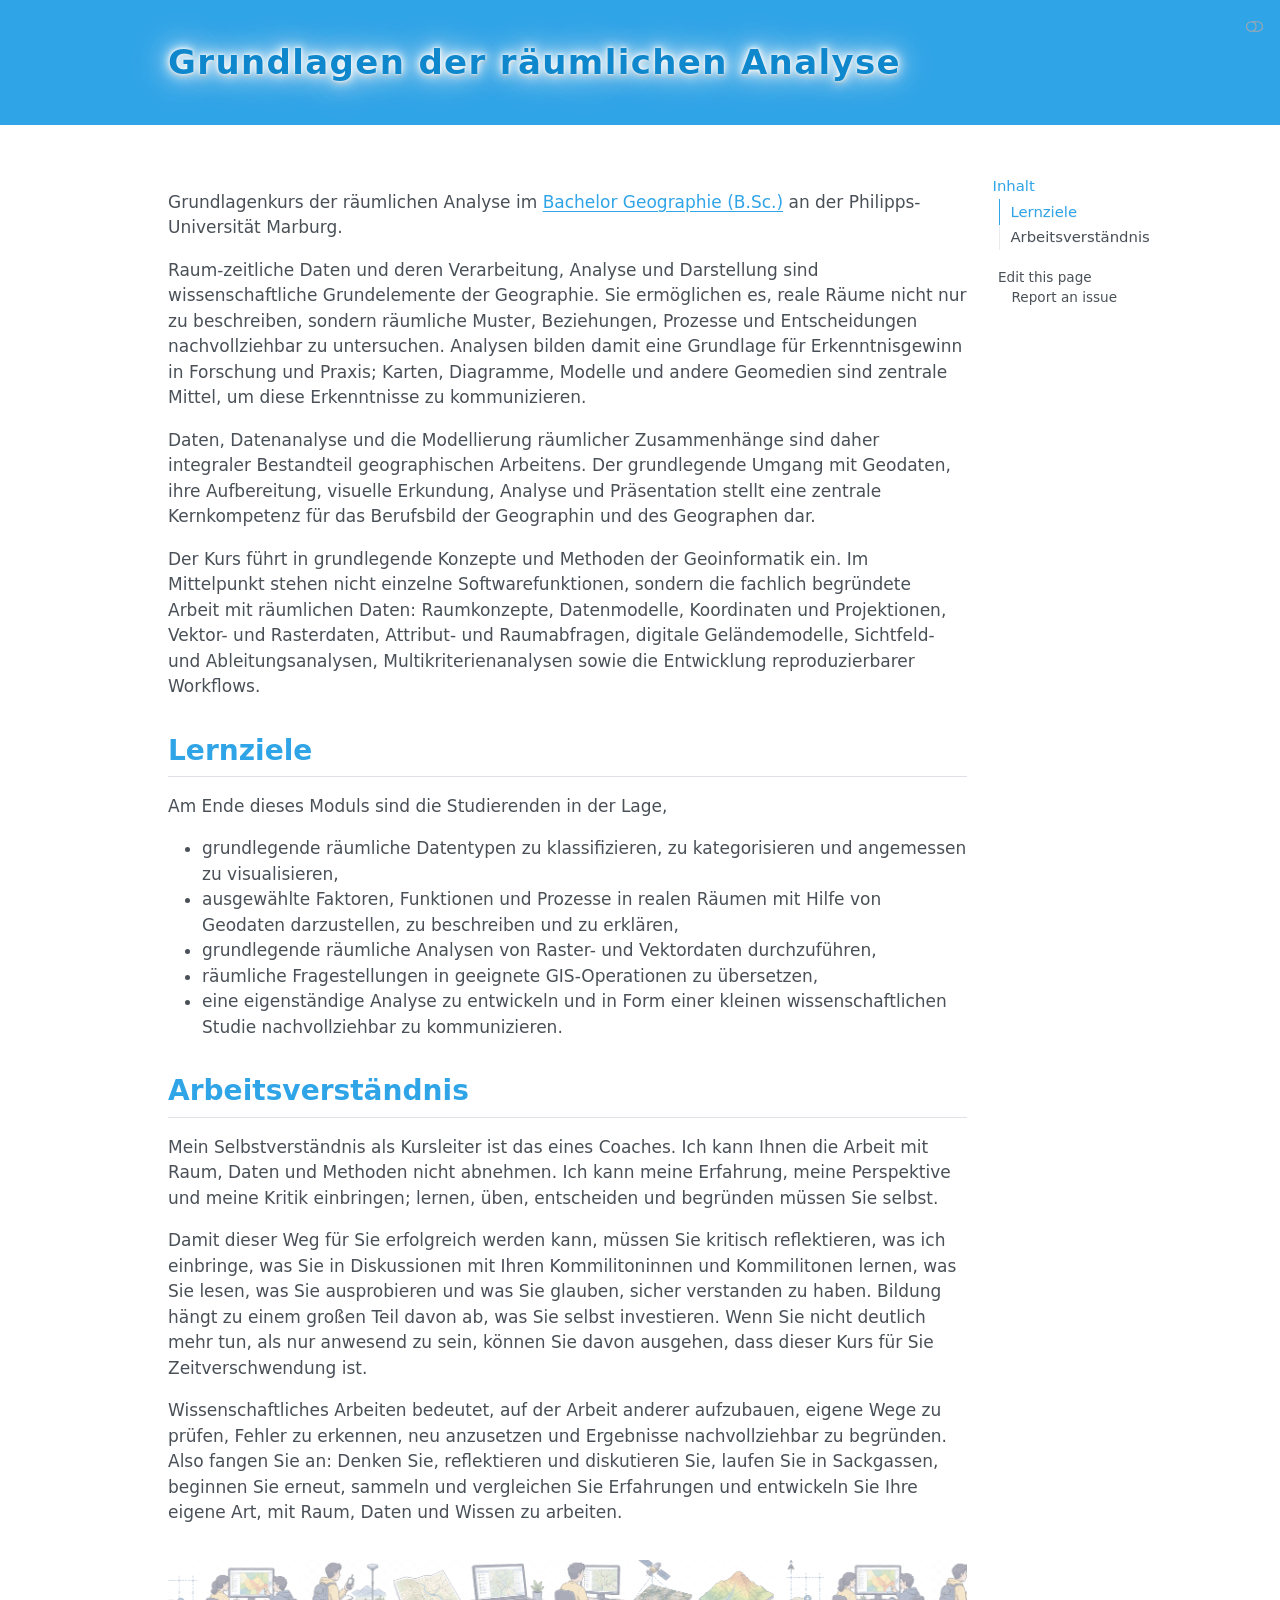
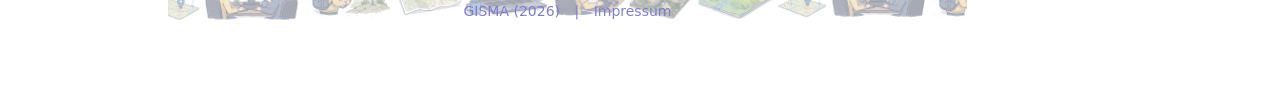
==== docs/index.html @ e34dc6e7 "init" ====
<!DOCTYPE html>
<html xmlns="http://www.w3.org/1999/xhtml" lang="en" xml:lang="en"><head>

<meta charset="utf-8">
<meta name="generator" content="quarto-1.8.26">

<meta name="viewport" content="width=device-width, initial-scale=1.0, user-scalable=yes">


<title>Grundlagen der räumlichen Analyse – Geländeklimatologie</title>
<style>
code{white-space: pre-wrap;}
span.smallcaps{font-variant: small-caps;}
div.columns{display: flex; gap: min(4vw, 1.5em);}
div.column{flex: auto; overflow-x: auto;}
div.hanging-indent{margin-left: 1.5em; text-indent: -1.5em;}
ul.task-list{list-style: none;}
ul.task-list li input[type="checkbox"] {
  width: 0.8em;
  margin: 0 0.8em 0.2em -1em; /* quarto-specific, see https://github.com/quarto-dev/quarto-cli/issues/4556 */ 
  vertical-align: middle;
}
</style>


<script src="site_libs/quarto-nav/quarto-nav.js"></script>
<script src="site_libs/clipboard/clipboard.min.js"></script>
<script src="site_libs/quarto-search/autocomplete.umd.js"></script>
<script src="site_libs/quarto-search/fuse.min.js"></script>
<script src="site_libs/quarto-search/quarto-search.js"></script>
<meta name="quarto:offset" content="./">
<link href=".//images/logo.png" rel="icon" type="image/png">
<script src="site_libs/quarto-html/quarto.js" type="module"></script>
<script src="site_libs/quarto-html/tabsets/tabsets.js" type="module"></script>
<script src="site_libs/quarto-html/axe/axe-check.js" type="module"></script>
<script src="site_libs/quarto-html/popper.min.js"></script>
<script src="site_libs/quarto-html/tippy.umd.min.js"></script>
<script src="site_libs/quarto-html/anchor.min.js"></script>
<link href="site_libs/quarto-html/tippy.css" rel="stylesheet">
<link href="site_libs/quarto-html/quarto-syntax-highlighting-597958c53c93a607afca12fd375c57ed.css" rel="stylesheet" class="quarto-color-scheme" id="quarto-text-highlighting-styles">
<link href="site_libs/quarto-html/quarto-syntax-highlighting-dark-7ac2f9da8c2617a4fdd15004b4601015.css" rel="stylesheet" class="quarto-color-scheme quarto-color-alternate" id="quarto-text-highlighting-styles">
<link href="site_libs/quarto-html/quarto-syntax-highlighting-597958c53c93a607afca12fd375c57ed.css" rel="stylesheet" class="quarto-color-scheme-extra" id="quarto-text-highlighting-styles">
<script src="site_libs/bootstrap/bootstrap.min.js"></script>
<link href="site_libs/bootstrap/bootstrap-icons.css" rel="stylesheet">
<link href="site_libs/bootstrap/bootstrap-ff1c0b2f8310f0453cff04f36a6b9d09.min.css" rel="stylesheet" append-hash="true" class="quarto-color-scheme" id="quarto-bootstrap" data-mode="light">
<link href="site_libs/bootstrap/bootstrap-dark-c491359cee83905d50b347cb1f39f111.min.css" rel="stylesheet" append-hash="true" class="quarto-color-scheme quarto-color-alternate" id="quarto-bootstrap" data-mode="dark">
<link href="site_libs/bootstrap/bootstrap-ff1c0b2f8310f0453cff04f36a6b9d09.min.css" rel="stylesheet" append-hash="true" class="quarto-color-scheme-extra" id="quarto-bootstrap" data-mode="light">
<script id="quarto-search-options" type="application/json">{
  "location": "navbar",
  "copy-button": false,
  "collapse-after": 3,
  "panel-placement": "end",
  "type": "textbox",
  "limit": 50,
  "keyboard-shortcut": [
    "f",
    "/",
    "s"
  ],
  "language": {
    "search-no-results-text": "No results",
    "search-matching-documents-text": "matching documents",
    "search-copy-link-title": "Copy link to search",
    "search-hide-matches-text": "Hide additional matches",
    "search-more-match-text": "more match in this document",
    "search-more-matches-text": "more matches in this document",
    "search-clear-button-title": "Clear",
    "search-text-placeholder": "",
    "search-detached-cancel-button-title": "Cancel",
    "search-submit-button-title": "Submit",
    "search-label": "Search"
  }
}</script>
<style>

      .quarto-title-block .quarto-title-banner h1,
      .quarto-title-block .quarto-title-banner h2,
      .quarto-title-block .quarto-title-banner h3,
      .quarto-title-block .quarto-title-banner h4,
      .quarto-title-block .quarto-title-banner h5,
      .quarto-title-block .quarto-title-banner h6
      {
        color: #0E87CC;
      }

      .quarto-title-block .quarto-title-banner {
        color: #0E87CC;
background: assets/images/splash-geoinformatik.jpg;
      }
</style>
<style>
  .footer-wrapper {
    position: relative;
  }
  .footer-banner {
    bottom: 0;
    left: 0;
    right: 0;
    height: 75px;
    text-align: center;
    line-height: 75px; /* Vertically centers text within the height */
    color: #0000A5;
    font-size: 14px; /* Smaller font size */
    z-index: 1000;
    overflow: hidden;
    background: url('../images/banner3.png') repeat-x; 
    opacity: 0.5;  /* Makes the image 50% fainter */
    
  }
    
  
  .footer-banner a {
    color: #0000A5; /* Dark red with 80% opacity */
    text-decoration: none;
    padding: 0 10px;
  }

</style>


<link rel="stylesheet" href="css/styles.css">
<link rel="stylesheet" href="styles.css">
<meta property="og:title" content="Grundlagen der räumlichen Analyse – Geländeklimatologie">
<meta property="og:description" content="Geoinformatik (QGIS)">
<meta property="og:image" content="https://gisma-courses.github.io/topoclimate/assets/images/splash-geoinformatik.jpg">
<meta property="og:site_name" content="Geländeklimatologie">
<meta name="twitter:title" content="Grundlagen der räumlichen Analyse – Geländeklimatologie">
<meta name="twitter:description" content="Geoinformatik (QGIS)">
<meta name="twitter:image" content="https://gisma-courses.github.io/topoclimate/assets/images/splash-geoinformatik.jpg">
<meta name="twitter:creator" content="@gisma">
<meta name="twitter:card" content="summary_large_image">
</head>

<body class="quarto-light"><script id="quarto-html-before-body" type="application/javascript">
    const toggleBodyColorMode = (bsSheetEl) => {
      const mode = bsSheetEl.getAttribute("data-mode");
      const bodyEl = window.document.querySelector("body");
      if (mode === "dark") {
        bodyEl.classList.add("quarto-dark");
        bodyEl.classList.remove("quarto-light");
      } else {
        bodyEl.classList.add("quarto-light");
        bodyEl.classList.remove("quarto-dark");
      }
    }
    const toggleBodyColorPrimary = () => {
      const bsSheetEl = window.document.querySelector("link#quarto-bootstrap:not([rel=disabled-stylesheet])");
      if (bsSheetEl) {
        toggleBodyColorMode(bsSheetEl);
      }
    }
    const setColorSchemeToggle = (alternate) => {
      const toggles = window.document.querySelectorAll('.quarto-color-scheme-toggle');
      for (let i=0; i < toggles.length; i++) {
        const toggle = toggles[i];
        if (toggle) {
          if (alternate) {
            toggle.classList.add("alternate");
          } else {
            toggle.classList.remove("alternate");
          }
        }
      }
    };
    const toggleColorMode = (alternate) => {
      // Switch the stylesheets
      const primaryStylesheets = window.document.querySelectorAll('link.quarto-color-scheme:not(.quarto-color-alternate)');
      const alternateStylesheets = window.document.querySelectorAll('link.quarto-color-scheme.quarto-color-alternate');
      manageTransitions('#quarto-margin-sidebar .nav-link', false);
      if (alternate) {
        // note: dark is layered on light, we don't disable primary!
        enableStylesheet(alternateStylesheets);
        for (const sheetNode of alternateStylesheets) {
          if (sheetNode.id === "quarto-bootstrap") {
            toggleBodyColorMode(sheetNode);
          }
        }
      } else {
        disableStylesheet(alternateStylesheets);
        enableStylesheet(primaryStylesheets)
        toggleBodyColorPrimary();
      }
      manageTransitions('#quarto-margin-sidebar .nav-link', true);
      // Switch the toggles
      setColorSchemeToggle(alternate)
      // Hack to workaround the fact that safari doesn't
      // properly recolor the scrollbar when toggling (#1455)
      if (navigator.userAgent.indexOf('Safari') > 0 && navigator.userAgent.indexOf('Chrome') == -1) {
        manageTransitions("body", false);
        window.scrollTo(0, 1);
        setTimeout(() => {
          window.scrollTo(0, 0);
          manageTransitions("body", true);
        }, 40);
      }
    }
    const disableStylesheet = (stylesheets) => {
      for (let i=0; i < stylesheets.length; i++) {
        const stylesheet = stylesheets[i];
        stylesheet.rel = 'disabled-stylesheet';
      }
    }
    const enableStylesheet = (stylesheets) => {
      for (let i=0; i < stylesheets.length; i++) {
        const stylesheet = stylesheets[i];
        if(stylesheet.rel !== 'stylesheet') { // for Chrome, which will still FOUC without this check
          stylesheet.rel = 'stylesheet';
        }
      }
    }
    const manageTransitions = (selector, allowTransitions) => {
      const els = window.document.querySelectorAll(selector);
      for (let i=0; i < els.length; i++) {
        const el = els[i];
        if (allowTransitions) {
          el.classList.remove('notransition');
        } else {
          el.classList.add('notransition');
        }
      }
    }
    const isFileUrl = () => {
      return window.location.protocol === 'file:';
    }
    const hasAlternateSentinel = () => {
      let styleSentinel = getColorSchemeSentinel();
      if (styleSentinel !== null) {
        return styleSentinel === "alternate";
      } else {
        return false;
      }
    }
    const setStyleSentinel = (alternate) => {
      const value = alternate ? "alternate" : "default";
      if (!isFileUrl()) {
        window.localStorage.setItem("quarto-color-scheme", value);
      } else {
        localAlternateSentinel = value;
      }
    }
    const getColorSchemeSentinel = () => {
      if (!isFileUrl()) {
        const storageValue = window.localStorage.getItem("quarto-color-scheme");
        return storageValue != null ? storageValue : localAlternateSentinel;
      } else {
        return localAlternateSentinel;
      }
    }
    const toggleGiscusIfUsed = (isAlternate, darkModeDefault) => {
      const baseTheme = document.querySelector('#giscus-base-theme')?.value ?? 'light';
      const alternateTheme = document.querySelector('#giscus-alt-theme')?.value ?? 'dark';
      let newTheme = '';
      if(authorPrefersDark) {
        newTheme = isAlternate ? baseTheme : alternateTheme;
      } else {
        newTheme = isAlternate ? alternateTheme : baseTheme;
      }
      const changeGiscusTheme = () => {
        // From: https://github.com/giscus/giscus/issues/336
        const sendMessage = (message) => {
          const iframe = document.querySelector('iframe.giscus-frame');
          if (!iframe) return;
          iframe.contentWindow.postMessage({ giscus: message }, 'https://giscus.app');
        }
        sendMessage({
          setConfig: {
            theme: newTheme
          }
        });
      }
      const isGiscussLoaded = window.document.querySelector('iframe.giscus-frame') !== null;
      if (isGiscussLoaded) {
        changeGiscusTheme();
      }
    };
    const authorPrefersDark = false;
    const darkModeDefault = authorPrefersDark;
      document.querySelector('link#quarto-text-highlighting-styles.quarto-color-scheme-extra').rel = 'disabled-stylesheet';
      document.querySelector('link#quarto-bootstrap.quarto-color-scheme-extra').rel = 'disabled-stylesheet';
    let localAlternateSentinel = darkModeDefault ? 'alternate' : 'default';
    // Dark / light mode switch
    window.quartoToggleColorScheme = () => {
      // Read the current dark / light value
      let toAlternate = !hasAlternateSentinel();
      toggleColorMode(toAlternate);
      setStyleSentinel(toAlternate);
      toggleGiscusIfUsed(toAlternate, darkModeDefault);
      window.dispatchEvent(new Event('resize'));
    };
    // Switch to dark mode if need be
    if (hasAlternateSentinel()) {
      toggleColorMode(true);
    } else {
      toggleColorMode(false);
    }
  </script>

<div id="quarto-search-results"></div>
<!-- content -->
<header id="title-block-header" class="quarto-title-block default page-columns page-full">
  <div class="quarto-title-banner page-columns page-full">
    <div class="quarto-title column-body">
      <h1 class="title">Grundlagen der räumlichen Analyse</h1>
                      </div>
  </div>
    
  
  <div class="quarto-title-meta">

      
    
      
    </div>
    
  
  </header><div id="quarto-content" class="quarto-container page-columns page-rows-contents page-layout-article">
<!-- sidebar -->
<!-- margin-sidebar -->
    <div id="quarto-margin-sidebar" class="sidebar margin-sidebar">
        <nav id="TOC" role="doc-toc" class="toc-active">
    <h2 id="toc-title">Inhalt</h2>
   
  <ul>
  <li><a href="#lernziele" id="toc-lernziele" class="nav-link active" data-scroll-target="#lernziele">Lernziele</a></li>
  <li><a href="#arbeitsverständnis" id="toc-arbeitsverständnis" class="nav-link" data-scroll-target="#arbeitsverständnis">Arbeitsverständnis</a></li>
  </ul>
<div class="toc-actions"><ul><li><a href="https://github.com/gisma-courses/topoclimate/edit/master/index.qmd" class="toc-action"><i class="bi bi-github"></i>Edit this page</a></li><li><a href="https://github.com/gisma-courses/topoclimate/issues/new" class="toc-action"><i class="bi empty"></i>Report an issue</a></li></ul></div></nav>
    </div>
<!-- main -->
<main class="content quarto-banner-title-block" id="quarto-document-content">






<style>
  body {
  background-image: url("");
  background-size: cover;
  background-repeat: no-repeat;
}
  
</style>
<p>Grundlagenkurs der räumlichen Analyse im <a href="https://www.uni-marburg.de/de/fb19/studium/studiengaenge/bsc_geographie">Bachelor Geographie (B.Sc.)</a> an der Philipps-Universität Marburg.</p>
<p>Raum-zeitliche Daten und deren Verarbeitung, Analyse und Darstellung sind wissenschaftliche Grundelemente der Geographie. Sie ermöglichen es, reale Räume nicht nur zu beschreiben, sondern räumliche Muster, Beziehungen, Prozesse und Entscheidungen nachvollziehbar zu untersuchen. Analysen bilden damit eine Grundlage für Erkenntnisgewinn in Forschung und Praxis; Karten, Diagramme, Modelle und andere Geomedien sind zentrale Mittel, um diese Erkenntnisse zu kommunizieren.</p>
<p>Daten, Datenanalyse und die Modellierung räumlicher Zusammenhänge sind daher integraler Bestandteil geographischen Arbeitens. Der grundlegende Umgang mit Geodaten, ihre Aufbereitung, visuelle Erkundung, Analyse und Präsentation stellt eine zentrale Kernkompetenz für das Berufsbild der Geographin und des Geographen dar.</p>
<p>Der Kurs führt in grundlegende Konzepte und Methoden der Geoinformatik ein. Im Mittelpunkt stehen nicht einzelne Softwarefunktionen, sondern die fachlich begründete Arbeit mit räumlichen Daten: Raumkonzepte, Datenmodelle, Koordinaten und Projektionen, Vektor- und Rasterdaten, Attribut- und Raumabfragen, digitale Geländemodelle, Sichtfeld- und Ableitungsanalysen, Multikriterienanalysen sowie die Entwicklung reproduzierbarer Workflows.</p>
<section id="lernziele" class="level2">
<h2 class="anchored" data-anchor-id="lernziele">Lernziele</h2>
<p>Am Ende dieses Moduls sind die Studierenden in der Lage,</p>
<ul>
<li>grundlegende räumliche Datentypen zu klassifizieren, zu kategorisieren und angemessen zu visualisieren,</li>
<li>ausgewählte Faktoren, Funktionen und Prozesse in realen Räumen mit Hilfe von Geodaten darzustellen, zu beschreiben und zu erklären,</li>
<li>grundlegende räumliche Analysen von Raster- und Vektordaten durchzuführen,</li>
<li>räumliche Fragestellungen in geeignete GIS-Operationen zu übersetzen,</li>
<li>eine eigenständige Analyse zu entwickeln und in Form einer kleinen wissenschaftlichen Studie nachvollziehbar zu kommunizieren.</li>
</ul>
</section>
<section id="arbeitsverständnis" class="level2">
<h2 class="anchored" data-anchor-id="arbeitsverständnis">Arbeitsverständnis</h2>
<p>Mein Selbstverständnis als Kursleiter ist das eines Coaches. Ich kann Ihnen die Arbeit mit Raum, Daten und Methoden nicht abnehmen. Ich kann meine Erfahrung, meine Perspektive und meine Kritik einbringen; lernen, üben, entscheiden und begründen müssen Sie selbst.</p>
<p>Damit dieser Weg für Sie erfolgreich werden kann, müssen Sie kritisch reflektieren, was ich einbringe, was Sie in Diskussionen mit Ihren Kommilitoninnen und Kommilitonen lernen, was Sie lesen, was Sie ausprobieren und was Sie glauben, sicher verstanden zu haben. Bildung hängt zu einem großen Teil davon ab, was Sie selbst investieren. Wenn Sie nicht deutlich mehr tun, als nur anwesend zu sein, können Sie davon ausgehen, dass dieser Kurs für Sie Zeitverschwendung ist.</p>
<p>Wissenschaftliches Arbeiten bedeutet, auf der Arbeit anderer aufzubauen, eigene Wege zu prüfen, Fehler zu erkennen, neu anzusetzen und Ergebnisse nachvollziehbar zu begründen. Also fangen Sie an: Denken Sie, reflektieren und diskutieren Sie, laufen Sie in Sackgassen, beginnen Sie erneut, sammeln und vergleichen Sie Erfahrungen und entwickeln Sie Ihre eigene Art, mit Raum, Daten und Wissen zu arbeiten.</p>


</section>

</main> <!-- /main -->
<div class="footer-banner">

    <a href="https://gisma-courses.github.io/gc/" target="_blank">GISMA (2026)</a> |
    <a href="../unit00/impressum.html" target="_blank">Impressum</a>

</div>


<script id="quarto-html-after-body" type="application/javascript">
  window.document.addEventListener("DOMContentLoaded", function (event) {
    // Ensure there is a toggle, if there isn't float one in the top right
    if (window.document.querySelector('.quarto-color-scheme-toggle') === null) {
      const a = window.document.createElement('a');
      a.classList.add('top-right');
      a.classList.add('quarto-color-scheme-toggle');
      a.href = "";
      a.onclick = function() { try { window.quartoToggleColorScheme(); } catch {} return false; };
      const i = window.document.createElement("i");
      i.classList.add('bi');
      a.appendChild(i);
      window.document.body.appendChild(a);
    }
    setColorSchemeToggle(hasAlternateSentinel())
    const icon = "";
    const anchorJS = new window.AnchorJS();
    anchorJS.options = {
      placement: 'right',
      icon: icon
    };
    anchorJS.add('.anchored');
    const isCodeAnnotation = (el) => {
      for (const clz of el.classList) {
        if (clz.startsWith('code-annotation-')) {                     
          return true;
        }
      }
      return false;
    }
    const onCopySuccess = function(e) {
      // button target
      const button = e.trigger;
      // don't keep focus
      button.blur();
      // flash "checked"
      button.classList.add('code-copy-button-checked');
      var currentTitle = button.getAttribute("title");
      button.setAttribute("title", "Copied!");
      let tooltip;
      if (window.bootstrap) {
        button.setAttribute("data-bs-toggle", "tooltip");
        button.setAttribute("data-bs-placement", "left");
        button.setAttribute("data-bs-title", "Copied!");
        tooltip = new bootstrap.Tooltip(button, 
          { trigger: "manual", 
            customClass: "code-copy-button-tooltip",
            offset: [0, -8]});
        tooltip.show();    
      }
      setTimeout(function() {
        if (tooltip) {
          tooltip.hide();
          button.removeAttribute("data-bs-title");
          button.removeAttribute("data-bs-toggle");
          button.removeAttribute("data-bs-placement");
        }
        button.setAttribute("title", currentTitle);
        button.classList.remove('code-copy-button-checked');
      }, 1000);
      // clear code selection
      e.clearSelection();
    }
    const getTextToCopy = function(trigger) {
      const outerScaffold = trigger.parentElement.cloneNode(true);
      const codeEl = outerScaffold.querySelector('code');
      for (const childEl of codeEl.children) {
        if (isCodeAnnotation(childEl)) {
          childEl.remove();
        }
      }
      return codeEl.innerText;
    }
    const clipboard = new window.ClipboardJS('.code-copy-button:not([data-in-quarto-modal])', {
      text: getTextToCopy
    });
    clipboard.on('success', onCopySuccess);
    if (window.document.getElementById('quarto-embedded-source-code-modal')) {
      const clipboardModal = new window.ClipboardJS('.code-copy-button[data-in-quarto-modal]', {
        text: getTextToCopy,
        container: window.document.getElementById('quarto-embedded-source-code-modal')
      });
      clipboardModal.on('success', onCopySuccess);
    }
      var localhostRegex = new RegExp(/^(?:http|https):\/\/localhost\:?[0-9]*\//);
      var mailtoRegex = new RegExp(/^mailto:/);
        var filterRegex = new RegExp("^(?:http:|https:)\/\/www\.quarto\.org\/custom");
      var isInternal = (href) => {
          return filterRegex.test(href) || localhostRegex.test(href) || mailtoRegex.test(href);
      }
      // Inspect non-navigation links and adorn them if external
     var links = window.document.querySelectorAll('a[href]:not(.nav-link):not(.navbar-brand):not(.toc-action):not(.sidebar-link):not(.sidebar-item-toggle):not(.pagination-link):not(.no-external):not([aria-hidden]):not(.dropdown-item):not(.quarto-navigation-tool):not(.about-link)');
      for (var i=0; i<links.length; i++) {
        const link = links[i];
        if (!isInternal(link.href)) {
          // undo the damage that might have been done by quarto-nav.js in the case of
          // links that we want to consider external
          if (link.dataset.originalHref !== undefined) {
            link.href = link.dataset.originalHref;
          }
            // target, if specified
            link.setAttribute("target", "_blank");
            if (link.getAttribute("rel") === null) {
              link.setAttribute("rel", "noopener");
            }
        }
      }
    function tippyHover(el, contentFn, onTriggerFn, onUntriggerFn) {
      const config = {
        allowHTML: true,
        maxWidth: 500,
        delay: 100,
        arrow: false,
        appendTo: function(el) {
            return el.parentElement;
        },
        interactive: true,
        interactiveBorder: 10,
        theme: 'quarto',
        placement: 'bottom-start',
      };
      if (contentFn) {
        config.content = contentFn;
      }
      if (onTriggerFn) {
        config.onTrigger = onTriggerFn;
      }
      if (onUntriggerFn) {
        config.onUntrigger = onUntriggerFn;
      }
      window.tippy(el, config); 
    }
    const noterefs = window.document.querySelectorAll('a[role="doc-noteref"]');
    for (var i=0; i<noterefs.length; i++) {
      const ref = noterefs[i];
      tippyHover(ref, function() {
        // use id or data attribute instead here
        let href = ref.getAttribute('data-footnote-href') || ref.getAttribute('href');
        try { href = new URL(href).hash; } catch {}
        const id = href.replace(/^#\/?/, "");
        const note = window.document.getElementById(id);
        if (note) {
          return note.innerHTML;
        } else {
          return "";
        }
      });
    }
    const xrefs = window.document.querySelectorAll('a.quarto-xref');
    const processXRef = (id, note) => {
      // Strip column container classes
      const stripColumnClz = (el) => {
        el.classList.remove("page-full", "page-columns");
        if (el.children) {
          for (const child of el.children) {
            stripColumnClz(child);
          }
        }
      }
      stripColumnClz(note)
      if (id === null || id.startsWith('sec-')) {
        // Special case sections, only their first couple elements
        const container = document.createElement("div");
        if (note.children && note.children.length > 2) {
          container.appendChild(note.children[0].cloneNode(true));
          for (let i = 1; i < note.children.length; i++) {
            const child = note.children[i];
            if (child.tagName === "P" && child.innerText === "") {
              continue;
            } else {
              container.appendChild(child.cloneNode(true));
              break;
            }
          }
          if (window.Quarto?.typesetMath) {
            window.Quarto.typesetMath(container);
          }
          return container.innerHTML
        } else {
          if (window.Quarto?.typesetMath) {
            window.Quarto.typesetMath(note);
          }
          return note.innerHTML;
        }
      } else {
        // Remove any anchor links if they are present
        const anchorLink = note.querySelector('a.anchorjs-link');
        if (anchorLink) {
          anchorLink.remove();
        }
        if (window.Quarto?.typesetMath) {
          window.Quarto.typesetMath(note);
        }
        if (note.classList.contains("callout")) {
          return note.outerHTML;
        } else {
          return note.innerHTML;
        }
      }
    }
    for (var i=0; i<xrefs.length; i++) {
      const xref = xrefs[i];
      tippyHover(xref, undefined, function(instance) {
        instance.disable();
        let url = xref.getAttribute('href');
        let hash = undefined; 
        if (url.startsWith('#')) {
          hash = url;
        } else {
          try { hash = new URL(url).hash; } catch {}
        }
        if (hash) {
          const id = hash.replace(/^#\/?/, "");
          const note = window.document.getElementById(id);
          if (note !== null) {
            try {
              const html = processXRef(id, note.cloneNode(true));
              instance.setContent(html);
            } finally {
              instance.enable();
              instance.show();
            }
          } else {
            // See if we can fetch this
            fetch(url.split('#')[0])
            .then(res => res.text())
            .then(html => {
              const parser = new DOMParser();
              const htmlDoc = parser.parseFromString(html, "text/html");
              const note = htmlDoc.getElementById(id);
              if (note !== null) {
                const html = processXRef(id, note);
                instance.setContent(html);
              } 
            }).finally(() => {
              instance.enable();
              instance.show();
            });
          }
        } else {
          // See if we can fetch a full url (with no hash to target)
          // This is a special case and we should probably do some content thinning / targeting
          fetch(url)
          .then(res => res.text())
          .then(html => {
            const parser = new DOMParser();
            const htmlDoc = parser.parseFromString(html, "text/html");
            const note = htmlDoc.querySelector('main.content');
            if (note !== null) {
              // This should only happen for chapter cross references
              // (since there is no id in the URL)
              // remove the first header
              if (note.children.length > 0 && note.children[0].tagName === "HEADER") {
                note.children[0].remove();
              }
              const html = processXRef(null, note);
              instance.setContent(html);
            } 
          }).finally(() => {
            instance.enable();
            instance.show();
          });
        }
      }, function(instance) {
      });
    }
        let selectedAnnoteEl;
        const selectorForAnnotation = ( cell, annotation) => {
          let cellAttr = 'data-code-cell="' + cell + '"';
          let lineAttr = 'data-code-annotation="' +  annotation + '"';
          const selector = 'span[' + cellAttr + '][' + lineAttr + ']';
          return selector;
        }
        const selectCodeLines = (annoteEl) => {
          const doc = window.document;
          const targetCell = annoteEl.getAttribute("data-target-cell");
          const targetAnnotation = annoteEl.getAttribute("data-target-annotation");
          const annoteSpan = window.document.querySelector(selectorForAnnotation(targetCell, targetAnnotation));
          const lines = annoteSpan.getAttribute("data-code-lines").split(",");
          const lineIds = lines.map((line) => {
            return targetCell + "-" + line;
          })
          let top = null;
          let height = null;
          let parent = null;
          if (lineIds.length > 0) {
              //compute the position of the single el (top and bottom and make a div)
              const el = window.document.getElementById(lineIds[0]);
              top = el.offsetTop;
              height = el.offsetHeight;
              parent = el.parentElement.parentElement;
            if (lineIds.length > 1) {
              const lastEl = window.document.getElementById(lineIds[lineIds.length - 1]);
              const bottom = lastEl.offsetTop + lastEl.offsetHeight;
              height = bottom - top;
            }
            if (top !== null && height !== null && parent !== null) {
              // cook up a div (if necessary) and position it 
              let div = window.document.getElementById("code-annotation-line-highlight");
              if (div === null) {
                div = window.document.createElement("div");
                div.setAttribute("id", "code-annotation-line-highlight");
                div.style.position = 'absolute';
                parent.appendChild(div);
              }
              div.style.top = top - 2 + "px";
              div.style.height = height + 4 + "px";
              div.style.left = 0;
              let gutterDiv = window.document.getElementById("code-annotation-line-highlight-gutter");
              if (gutterDiv === null) {
                gutterDiv = window.document.createElement("div");
                gutterDiv.setAttribute("id", "code-annotation-line-highlight-gutter");
                gutterDiv.style.position = 'absolute';
                const codeCell = window.document.getElementById(targetCell);
                const gutter = codeCell.querySelector('.code-annotation-gutter');
                gutter.appendChild(gutterDiv);
              }
              gutterDiv.style.top = top - 2 + "px";
              gutterDiv.style.height = height + 4 + "px";
            }
            selectedAnnoteEl = annoteEl;
          }
        };
        const unselectCodeLines = () => {
          const elementsIds = ["code-annotation-line-highlight", "code-annotation-line-highlight-gutter"];
          elementsIds.forEach((elId) => {
            const div = window.document.getElementById(elId);
            if (div) {
              div.remove();
            }
          });
          selectedAnnoteEl = undefined;
        };
          // Handle positioning of the toggle
      window.addEventListener(
        "resize",
        throttle(() => {
          elRect = undefined;
          if (selectedAnnoteEl) {
            selectCodeLines(selectedAnnoteEl);
          }
        }, 10)
      );
      function throttle(fn, ms) {
      let throttle = false;
      let timer;
        return (...args) => {
          if(!throttle) { // first call gets through
              fn.apply(this, args);
              throttle = true;
          } else { // all the others get throttled
              if(timer) clearTimeout(timer); // cancel #2
              timer = setTimeout(() => {
                fn.apply(this, args);
                timer = throttle = false;
              }, ms);
          }
        };
      }
        // Attach click handler to the DT
        const annoteDls = window.document.querySelectorAll('dt[data-target-cell]');
        for (const annoteDlNode of annoteDls) {
          annoteDlNode.addEventListener('click', (event) => {
            const clickedEl = event.target;
            if (clickedEl !== selectedAnnoteEl) {
              unselectCodeLines();
              const activeEl = window.document.querySelector('dt[data-target-cell].code-annotation-active');
              if (activeEl) {
                activeEl.classList.remove('code-annotation-active');
              }
              selectCodeLines(clickedEl);
              clickedEl.classList.add('code-annotation-active');
            } else {
              // Unselect the line
              unselectCodeLines();
              clickedEl.classList.remove('code-annotation-active');
            }
          });
        }
    const findCites = (el) => {
      const parentEl = el.parentElement;
      if (parentEl) {
        const cites = parentEl.dataset.cites;
        if (cites) {
          return {
            el,
            cites: cites.split(' ')
          };
        } else {
          return findCites(el.parentElement)
        }
      } else {
        return undefined;
      }
    };
    var bibliorefs = window.document.querySelectorAll('a[role="doc-biblioref"]');
    for (var i=0; i<bibliorefs.length; i++) {
      const ref = bibliorefs[i];
      const citeInfo = findCites(ref);
      if (citeInfo) {
        tippyHover(citeInfo.el, function() {
          var popup = window.document.createElement('div');
          citeInfo.cites.forEach(function(cite) {
            var citeDiv = window.document.createElement('div');
            citeDiv.classList.add('hanging-indent');
            citeDiv.classList.add('csl-entry');
            var biblioDiv = window.document.getElementById('ref-' + cite);
            if (biblioDiv) {
              citeDiv.innerHTML = biblioDiv.innerHTML;
            }
            popup.appendChild(citeDiv);
          });
          return popup.innerHTML;
        });
      }
    }
  });
  </script>
</div> <!-- /content -->




<footer class="footer"><div class="nav-footer"><div class="nav-footer-center"><div class="toc-actions d-sm-block d-md-none"><ul><li><a href="https://github.com/gisma-courses/topoclimate/edit/master/index.qmd" class="toc-action"><i class="bi bi-github"></i>Edit this page</a></li><li><a href="https://github.com/gisma-courses/topoclimate/issues/new" class="toc-action"><i class="bi empty"></i>Report an issue</a></li></ul></div></div></div></footer></body></html>
---- docs/site_libs/quarto-html/quarto-syntax-highlighting-597958c53c93a607afca12fd375c57ed.css ----
/* quarto syntax highlight colors */
:root {
  --quarto-hl-al-color: #ff5555;
  --quarto-hl-an-color: #6a737d;
  --quarto-hl-at-color: #d73a49;
  --quarto-hl-bn-color: #005cc5;
  --quarto-hl-bu-color: #d73a49;
  --quarto-hl-ch-color: #032f62;
  --quarto-hl-co-color: #6a737d;
  --quarto-hl-cv-color: #6a737d;
  --quarto-hl-cn-color: #005cc5;
  --quarto-hl-cf-color: #d73a49;
  --quarto-hl-dt-color: #d73a49;
  --quarto-hl-dv-color: #005cc5;
  --quarto-hl-do-color: #6a737d;
  --quarto-hl-er-color: #ff5555;
  --quarto-hl-ex-color: #d73a49;
  --quarto-hl-fl-color: #005cc5;
  --quarto-hl-fu-color: #6f42c1;
  --quarto-hl-im-color: #032f62;
  --quarto-hl-in-color: #6a737d;
  --quarto-hl-kw-color: #d73a49;
  --quarto-hl-op-color: #24292e;
  --quarto-hl-pp-color: #d73a49;
  --quarto-hl-re-color: #6a737d;
  --quarto-hl-sc-color: #005cc5;
  --quarto-hl-ss-color: #032f62;
  --quarto-hl-st-color: #032f62;
  --quarto-hl-va-color: #e36209;
  --quarto-hl-vs-color: #032f62;
  --quarto-hl-wa-color: #ff5555;
}

/* other quarto variables */
:root {
  --quarto-font-monospace: SFMono-Regular, Menlo, Monaco, Consolas, "Liberation Mono", "Courier New", monospace;
}

/* syntax highlight based on Pandoc's rules */
pre > code.sourceCode > span {
  color: #24292e;
}

code.sourceCode > span {
  color: #24292e;
}

div.sourceCode,
div.sourceCode pre.sourceCode {
  color: #24292e;
}

/* Normal */
code span {
  color: #24292e;
}

/* Alert */
code span.al {
  font-weight: bold;
  color: #ff5555;
}

/* Annotation */
code span.an {
  color: #6a737d;
}

/* Attribute */
code span.at {
  color: #d73a49;
}

/* BaseN */
code span.bn {
  color: #005cc5;
}

/* BuiltIn */
code span.bu {
  color: #d73a49;
}

/* ControlFlow */
code span.cf {
  color: #d73a49;
}

/* Char */
code span.ch {
  color: #032f62;
}

/* Constant */
code span.cn {
  color: #005cc5;
}

/* Comment */
code span.co {
  color: #6a737d;
}

/* CommentVar */
code span.cv {
  color: #6a737d;
}

/* Documentation */
code span.do {
  color: #6a737d;
}

/* DataType */
code span.dt {
  color: #d73a49;
}

/* DecVal */
code span.dv {
  color: #005cc5;
}

/* Error */
code span.er {
  color: #ff5555;
  text-decoration: underline;
}

/* Extension */
code span.ex {
  font-weight: bold;
  color: #d73a49;
}

/* Float */
code span.fl {
  color: #005cc5;
}

/* Function */
code span.fu {
  color: #6f42c1;
}

/* Import */
code span.im {
  color: #032f62;
}

/* Information */
code span.in {
  color: #6a737d;
}

/* Keyword */
code span.kw {
  color: #d73a49;
}

/* Operator */
code span.op {
  color: #24292e;
}

/* Preprocessor */
code span.pp {
  color: #d73a49;
}

/* RegionMarker */
code span.re {
  color: #6a737d;
}

/* SpecialChar */
code span.sc {
  color: #005cc5;
}

/* SpecialString */
code span.ss {
  color: #032f62;
}

/* String */
code span.st {
  color: #032f62;
}

/* Variable */
code span.va {
  color: #e36209;
}

/* VerbatimString */
code span.vs {
  color: #032f62;
}

/* Warning */
code span.wa {
  color: #ff5555;
}

.prevent-inlining {
  content: "</";
}

/*# sourceMappingURL=66e7f55fcf14ffca7aa1b791d8228cd1.css.map */
---- docs/site_libs/quarto-html/quarto-syntax-highlighting-dark-7ac2f9da8c2617a4fdd15004b4601015.css ----
/* quarto syntax highlight colors */
:root {
  --quarto-hl-al-color: #ff5555;
  --quarto-hl-an-color: #6a737d;
  --quarto-hl-at-color: #f97583;
  --quarto-hl-bn-color: #79b8ff;
  --quarto-hl-bu-color: #f97583;
  --quarto-hl-ch-color: #9ecbff;
  --quarto-hl-co-color: #6a737d;
  --quarto-hl-cv-color: #6a737d;
  --quarto-hl-cn-color: #79b8ff;
  --quarto-hl-cf-color: #f97583;
  --quarto-hl-dt-color: #f97583;
  --quarto-hl-dv-color: #79b8ff;
  --quarto-hl-do-color: #6a737d;
  --quarto-hl-er-color: #ff5555;
  --quarto-hl-ex-color: #f97583;
  --quarto-hl-fl-color: #79b8ff;
  --quarto-hl-fu-color: #b392f0;
  --quarto-hl-im-color: #9ecbff;
  --quarto-hl-in-color: #6a737d;
  --quarto-hl-kw-color: #f97583;
  --quarto-hl-op-color: #e1e4e8;
  --quarto-hl-pp-color: #f97583;
  --quarto-hl-re-color: #6a737d;
  --quarto-hl-sc-color: #79b8ff;
  --quarto-hl-ss-color: #9ecbff;
  --quarto-hl-st-color: #9ecbff;
  --quarto-hl-va-color: #ffab70;
  --quarto-hl-vs-color: #9ecbff;
  --quarto-hl-wa-color: #ff5555;
}

/* other quarto variables */
:root {
  --quarto-font-monospace: SFMono-Regular, Menlo, Monaco, Consolas, "Liberation Mono", "Courier New", monospace;
}

/* syntax highlight based on Pandoc's rules */
pre > code.sourceCode > span {
  color: #e1e4e8;
}

code.sourceCode > span {
  color: #e1e4e8;
}

div.sourceCode,
div.sourceCode pre.sourceCode {
  color: #e1e4e8;
}

/* Normal */
code span {
  color: #e1e4e8;
}

/* Alert */
code span.al {
  font-weight: bold;
  color: #ff5555;
}

/* Annotation */
code span.an {
  color: #6a737d;
}

/* Attribute */
code span.at {
  color: #f97583;
}

/* BaseN */
code span.bn {
  color: #79b8ff;
}

/* BuiltIn */
code span.bu {
  color: #f97583;
}

/* ControlFlow */
code span.cf {
  color: #f97583;
}

/* Char */
code span.ch {
  color: #9ecbff;
}

/* Constant */
code span.cn {
  color: #79b8ff;
}

/* Comment */
code span.co {
  color: #6a737d;
}

/* CommentVar */
code span.cv {
  color: #6a737d;
}

/* Documentation */
code span.do {
  color: #6a737d;
}

/* DataType */
code span.dt {
  color: #f97583;
}

/* DecVal */
code span.dv {
  color: #79b8ff;
}

/* Error */
code span.er {
  color: #ff5555;
  text-decoration: underline;
}

/* Extension */
code span.ex {
  font-weight: bold;
  color: #f97583;
}

/* Float */
code span.fl {
  color: #79b8ff;
}

/* Function */
code span.fu {
  color: #b392f0;
}

/* Import */
code span.im {
  color: #9ecbff;
}

/* Information */
code span.in {
  color: #6a737d;
}

/* Keyword */
code span.kw {
  color: #f97583;
}

/* Operator */
code span.op {
  color: #e1e4e8;
}

/* Preprocessor */
code span.pp {
  color: #f97583;
}

/* RegionMarker */
code span.re {
  color: #6a737d;
}

/* SpecialChar */
code span.sc {
  color: #79b8ff;
}

/* SpecialString */
code span.ss {
  color: #9ecbff;
}

/* String */
code span.st {
  color: #9ecbff;
}

/* Variable */
code span.va {
  color: #ffab70;
}

/* VerbatimString */
code span.vs {
  color: #9ecbff;
}

/* Warning */
code span.wa {
  color: #ff5555;
}

.prevent-inlining {
  content: "</";
}

/*# sourceMappingURL=f7c3b34e0767f56bcc0dac828c015d68.css.map */
---- docs/site_libs/quarto-html/quarto-syntax-highlighting-597958c53c93a607afca12fd375c57ed.css ----
/* quarto syntax highlight colors */
:root {
  --quarto-hl-al-color: #ff5555;
  --quarto-hl-an-color: #6a737d;
  --quarto-hl-at-color: #d73a49;
  --quarto-hl-bn-color: #005cc5;
  --quarto-hl-bu-color: #d73a49;
  --quarto-hl-ch-color: #032f62;
  --quarto-hl-co-color: #6a737d;
  --quarto-hl-cv-color: #6a737d;
  --quarto-hl-cn-color: #005cc5;
  --quarto-hl-cf-color: #d73a49;
  --quarto-hl-dt-color: #d73a49;
  --quarto-hl-dv-color: #005cc5;
  --quarto-hl-do-color: #6a737d;
  --quarto-hl-er-color: #ff5555;
  --quarto-hl-ex-color: #d73a49;
  --quarto-hl-fl-color: #005cc5;
  --quarto-hl-fu-color: #6f42c1;
  --quarto-hl-im-color: #032f62;
  --quarto-hl-in-color: #6a737d;
  --quarto-hl-kw-color: #d73a49;
  --quarto-hl-op-color: #24292e;
  --quarto-hl-pp-color: #d73a49;
  --quarto-hl-re-color: #6a737d;
  --quarto-hl-sc-color: #005cc5;
  --quarto-hl-ss-color: #032f62;
  --quarto-hl-st-color: #032f62;
  --quarto-hl-va-color: #e36209;
  --quarto-hl-vs-color: #032f62;
  --quarto-hl-wa-color: #ff5555;
}

/* other quarto variables */
:root {
  --quarto-font-monospace: SFMono-Regular, Menlo, Monaco, Consolas, "Liberation Mono", "Courier New", monospace;
}

/* syntax highlight based on Pandoc's rules */
pre > code.sourceCode > span {
  color: #24292e;
}

code.sourceCode > span {
  color: #24292e;
}

div.sourceCode,
div.sourceCode pre.sourceCode {
  color: #24292e;
}

/* Normal */
code span {
  color: #24292e;
}

/* Alert */
code span.al {
  font-weight: bold;
  color: #ff5555;
}

/* Annotation */
code span.an {
  color: #6a737d;
}

/* Attribute */
code span.at {
  color: #d73a49;
}

/* BaseN */
code span.bn {
  color: #005cc5;
}

/* BuiltIn */
code span.bu {
  color: #d73a49;
}

/* ControlFlow */
code span.cf {
  color: #d73a49;
}

/* Char */
code span.ch {
  color: #032f62;
}

/* Constant */
code span.cn {
  color: #005cc5;
}

/* Comment */
code span.co {
  color: #6a737d;
}

/* CommentVar */
code span.cv {
  color: #6a737d;
}

/* Documentation */
code span.do {
  color: #6a737d;
}

/* DataType */
code span.dt {
  color: #d73a49;
}

/* DecVal */
code span.dv {
  color: #005cc5;
}

/* Error */
code span.er {
  color: #ff5555;
  text-decoration: underline;
}

/* Extension */
code span.ex {
  font-weight: bold;
  color: #d73a49;
}

/* Float */
code span.fl {
  color: #005cc5;
}

/* Function */
code span.fu {
  color: #6f42c1;
}

/* Import */
code span.im {
  color: #032f62;
}

/* Information */
code span.in {
  color: #6a737d;
}

/* Keyword */
code span.kw {
  color: #d73a49;
}

/* Operator */
code span.op {
  color: #24292e;
}

/* Preprocessor */
code span.pp {
  color: #d73a49;
}

/* RegionMarker */
code span.re {
  color: #6a737d;
}

/* SpecialChar */
code span.sc {
  color: #005cc5;
}

/* SpecialString */
code span.ss {
  color: #032f62;
}

/* String */
code span.st {
  color: #032f62;
}

/* Variable */
code span.va {
  color: #e36209;
}

/* VerbatimString */
code span.vs {
  color: #032f62;
}

/* Warning */
code span.wa {
  color: #ff5555;
}

.prevent-inlining {
  content: "</";
}

/*# sourceMappingURL=66e7f55fcf14ffca7aa1b791d8228cd1.css.map */
---- docs/css/styles.css ----
.sidebar-logo {
  max-width: 150px;
}

.sidebar-title {
  font-size: 1.7rem;
}

.platform-table td {
  vertical-align: middle;
}

.platform-table td > div.sourceCode {
  margin-top: 0.3rem;
  margin-bottom: 0.3rem;
}



.infobox {
  padding: 1em 1em 1em 4em;
  margin-bottom: 10px;
  border: 2px solid lightblue;
  color: black;
  border-radius: 3px;
  background: #FFFFFF 5px center/3em no-repeat;
}

.successbox {
  padding: 1em 1em 1em 4em;
  margin-bottom: 10px;
  border: 2px solid #12C012;
  color: black;
  border-radius: 3px;
  background: #FFFFFF 5px center/3em no-repeat;
}

.cautionbox {
  padding: 1em 1em 1em 4em;
  margin-bottom: 10px;
  border: 2px solid red;
  color: orange;
  border-radius: 3px;
  background: #FFFFFF 5px center/3em no-repeat;
}

.warning{
  padding: 1em 1em 1em 4em;
  margin-bottom: 5px;
  color: red;
  font-style: italic;

}
.info {
  background-image: url("../images/info.png");
}
.ginfo {
  background-image: url("../images/ginfo.png");
}
.caution {
  background-image: url("../images/danger.png");
}

.fire {
  background-image: url("../images/fire.png");
}

.test {
  background-image: url("../images/test.png");
}

.ok {
  background-image: url("../images/ok.png");
}

.wt {
  background-image: url("../images/whereto.png");
}

.quarto-title-block .quarto-title-banner h1.title {
  color: #0E87CC;
  font-weight: 800;
  letter-spacing: 0.04em;

  background: transparent;
  border: none;
  box-shadow: none;
  padding: 0;

  -webkit-text-stroke: 0;

  text-shadow:
    0 0 3px rgba(255, 255, 255, 1),
    0 0 7px rgba(255, 255, 255, 1),
    0 0 13px rgba(255, 255, 255, 0.95),
    0 0 22px rgba(255, 255, 255, 0.85),
    0 0 36px rgba(255, 255, 255, 0.65),
    0 0 54px rgba(255, 255, 255, 0.42),
    0 0 78px rgba(255, 255, 255, 0.25),
    0 2px 4px rgba(0, 0, 0, 0.35);
}
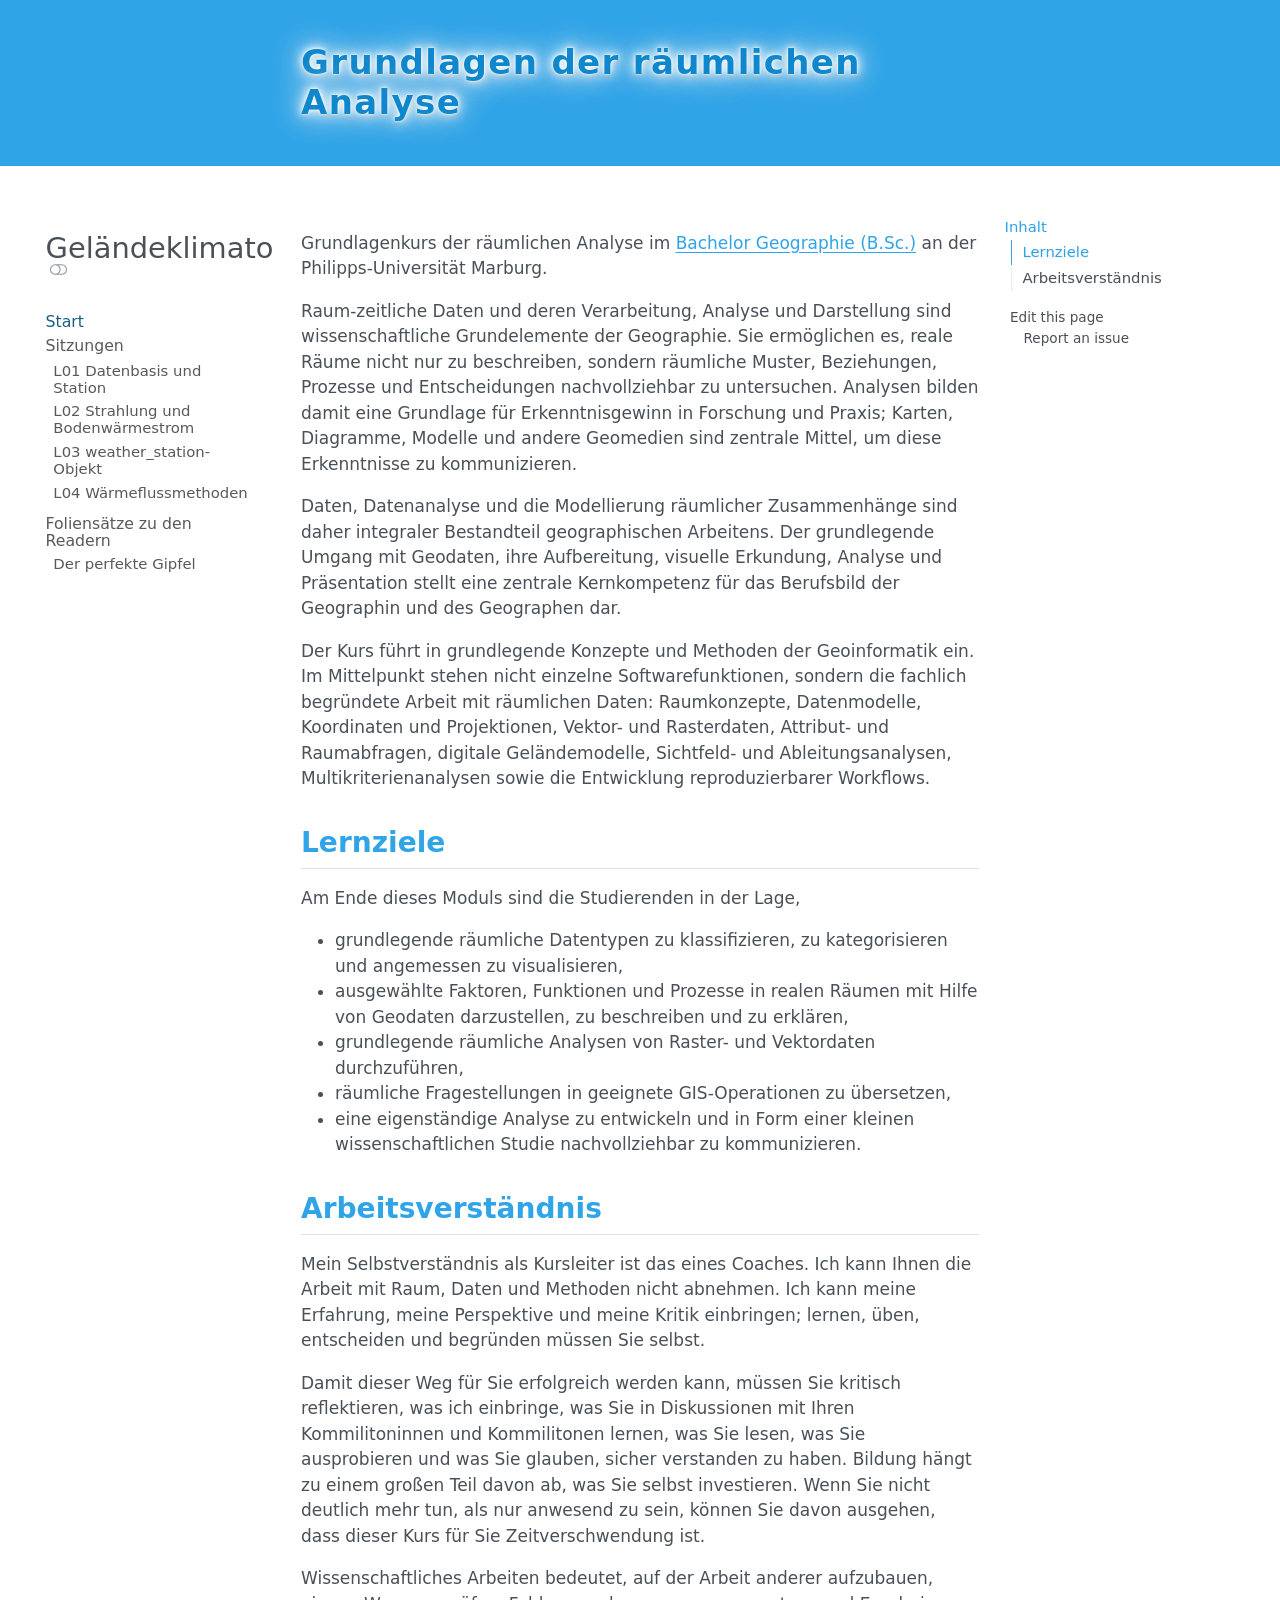
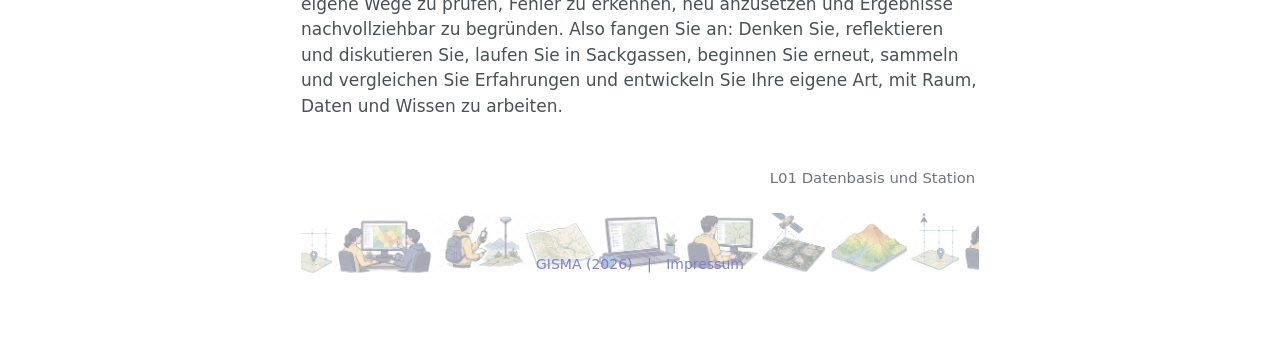
==== commit 246e76f7: "fixit init" ====
--- a/docs/index.html
+++ b/docs/index.html
@@ -24,11 +24,13 @@
 
 
 <script src="site_libs/quarto-nav/quarto-nav.js"></script>
+<script src="site_libs/quarto-nav/headroom.min.js"></script>
 <script src="site_libs/clipboard/clipboard.min.js"></script>
 <script src="site_libs/quarto-search/autocomplete.umd.js"></script>
 <script src="site_libs/quarto-search/fuse.min.js"></script>
 <script src="site_libs/quarto-search/quarto-search.js"></script>
 <meta name="quarto:offset" content="./">
+<link href="./unit01/L01_fieldclim_datenbasis_und_station.html" rel="next">
 <link href=".//images/logo.png" rel="icon" type="image/png">
 <script src="site_libs/quarto-html/quarto.js" type="module"></script>
 <script src="site_libs/quarto-html/tabsets/tabsets.js" type="module"></script>
@@ -131,7 +133,7 @@
 <meta name="twitter:card" content="summary_large_image">
 </head>
 
-<body class="quarto-light"><script id="quarto-html-before-body" type="application/javascript">
+<body class="nav-sidebar floating quarto-light"><script id="quarto-html-before-body" type="application/javascript">
     const toggleBodyColorMode = (bsSheetEl) => {
       const mode = bsSheetEl.getAttribute("data-mode");
       const bodyEl = window.document.querySelector("body");
@@ -296,11 +298,23 @@
   </script>
 
 <div id="quarto-search-results"></div>
+  <header id="quarto-header" class="headroom fixed-top quarto-banner">
+  <nav class="quarto-secondary-nav">
+    <div class="container-fluid d-flex">
+      <button type="button" class="quarto-btn-toggle btn" data-bs-toggle="collapse" role="button" data-bs-target=".quarto-sidebar-collapse-item" aria-controls="quarto-sidebar" aria-expanded="false" aria-label="Toggle sidebar navigation" onclick="if (window.quartoToggleHeadroom) { window.quartoToggleHeadroom(); }">
+        <i class="bi bi-layout-text-sidebar-reverse"></i>
+      </button>
+        <a class="flex-grow-1 no-decor" role="navigation" data-bs-toggle="collapse" data-bs-target=".quarto-sidebar-collapse-item" aria-controls="quarto-sidebar" aria-expanded="false" aria-label="Toggle sidebar navigation" onclick="if (window.quartoToggleHeadroom) { window.quartoToggleHeadroom(); }">      
+          <h1 class="quarto-secondary-nav-title">Grundlagen der räumlichen Analyse</h1>
+        </a>     
+    </div>
+  </nav>
+</header>
 <!-- content -->
 <header id="title-block-header" class="quarto-title-block default page-columns page-full">
   <div class="quarto-title-banner page-columns page-full">
     <div class="quarto-title column-body">
-      <h1 class="title">Grundlagen der räumlichen Analyse</h1>
+      <h1 class="title d-none d-lg-block">Grundlagen der räumlichen Analyse</h1>
                       </div>
   </div>
     
@@ -315,6 +329,79 @@
   
   </header><div id="quarto-content" class="quarto-container page-columns page-rows-contents page-layout-article">
 <!-- sidebar -->
+  <nav id="quarto-sidebar" class="sidebar collapse collapse-horizontal quarto-sidebar-collapse-item sidebar-navigation floating overflow-auto">
+    <div class="pt-lg-2 mt-2 text-left sidebar-header">
+    <div class="sidebar-title mb-0 py-0">
+      <a href="./">Geländeklimatologie</a> 
+        <div class="sidebar-tools-main">
+  <a href="" class="quarto-color-scheme-toggle quarto-navigation-tool  px-1" onclick="window.quartoToggleColorScheme(); return false;" title="Toggle dark mode"><i class="bi"></i></a>
+</div>
+    </div>
+      </div>
+    <div class="sidebar-menu-container"> 
+    <ul class="list-unstyled mt-1">
+        <li class="sidebar-item">
+  <div class="sidebar-item-container"> 
+  <a href="./index.html" class="sidebar-item-text sidebar-link active">
+ <span class="menu-text">Start</span></a>
+  </div>
+</li>
+        <li class="sidebar-item sidebar-item-section">
+      <div class="sidebar-item-container"> 
+            <a class="sidebar-item-text sidebar-link text-start" data-bs-toggle="collapse" data-bs-target="#quarto-sidebar-section-1" role="navigation" aria-expanded="true">
+ <span class="menu-text">Sitzungen</span></a>
+          <a class="sidebar-item-toggle text-start" data-bs-toggle="collapse" data-bs-target="#quarto-sidebar-section-1" role="navigation" aria-expanded="true" aria-label="Toggle section">
+            <i class="bi bi-chevron-right ms-2"></i>
+          </a> 
+      </div>
+      <ul id="quarto-sidebar-section-1" class="collapse list-unstyled sidebar-section depth1 show">  
+          <li class="sidebar-item">
+  <div class="sidebar-item-container"> 
+  <a href="./unit01/L01_fieldclim_datenbasis_und_station.html" class="sidebar-item-text sidebar-link">
+ <span class="menu-text">L01 Datenbasis und Station</span></a>
+  </div>
+</li>
+          <li class="sidebar-item">
+  <div class="sidebar-item-container"> 
+  <a href="./unit01/L02_strahlung_bodenwaermestrom_datenpruefung.html" class="sidebar-item-text sidebar-link">
+ <span class="menu-text">L02 Strahlung und Bodenwärmestrom</span></a>
+  </div>
+</li>
+          <li class="sidebar-item">
+  <div class="sidebar-item-container"> 
+  <a href="./unit01/L03_weather_station_objekt_und_basisworkflow.html" class="sidebar-item-text sidebar-link">
+ <span class="menu-text">L03 weather_station-Objekt</span></a>
+  </div>
+</li>
+          <li class="sidebar-item">
+  <div class="sidebar-item-container"> 
+  <a href="./unit01/L04_waermeflussmethoden_mit_fieldclim.html" class="sidebar-item-text sidebar-link">
+ <span class="menu-text">L04 Wärmeflussmethoden</span></a>
+  </div>
+</li>
+      </ul>
+  </li>
+        <li class="sidebar-item sidebar-item-section">
+      <div class="sidebar-item-container"> 
+            <a class="sidebar-item-text sidebar-link text-start" data-bs-toggle="collapse" data-bs-target="#quarto-sidebar-section-2" role="navigation" aria-expanded="true">
+ <span class="menu-text">Foliensätze zu den Readern</span></a>
+          <a class="sidebar-item-toggle text-start" data-bs-toggle="collapse" data-bs-target="#quarto-sidebar-section-2" role="navigation" aria-expanded="true" aria-label="Toggle section">
+            <i class="bi bi-chevron-right ms-2"></i>
+          </a> 
+      </div>
+      <ul id="quarto-sidebar-section-2" class="collapse list-unstyled sidebar-section depth1 show">  
+          <li class="sidebar-item">
+  <div class="sidebar-item-container"> 
+  <a href="./slides/perfekter_gipfel_gesamtrahmen.html" class="sidebar-item-text sidebar-link">
+ <span class="menu-text">Der perfekte Gipfel</span></a>
+  </div>
+</li>
+      </ul>
+  </li>
+    </ul>
+    </div>
+</nav>
+<div id="quarto-sidebar-glass" class="quarto-sidebar-collapse-item" data-bs-toggle="collapse" data-bs-target=".quarto-sidebar-collapse-item"></div>
 <!-- margin-sidebar -->
     <div id="quarto-margin-sidebar" class="sidebar margin-sidebar">
         <nav id="TOC" role="doc-toc" class="toc-active">
@@ -793,6 +880,15 @@
     }
   });
   </script>
+<nav class="page-navigation">
+  <div class="nav-page nav-page-previous">
+  </div>
+  <div class="nav-page nav-page-next">
+      <a href="./unit01/L01_fieldclim_datenbasis_und_station.html" class="pagination-link" aria-label="L01 Datenbasis und Station">
+        <span class="nav-page-text">L01 Datenbasis und Station</span> <i class="bi bi-arrow-right-short"></i>
+      </a>
+  </div>
+</nav>
 </div> <!-- /content -->
 
 
